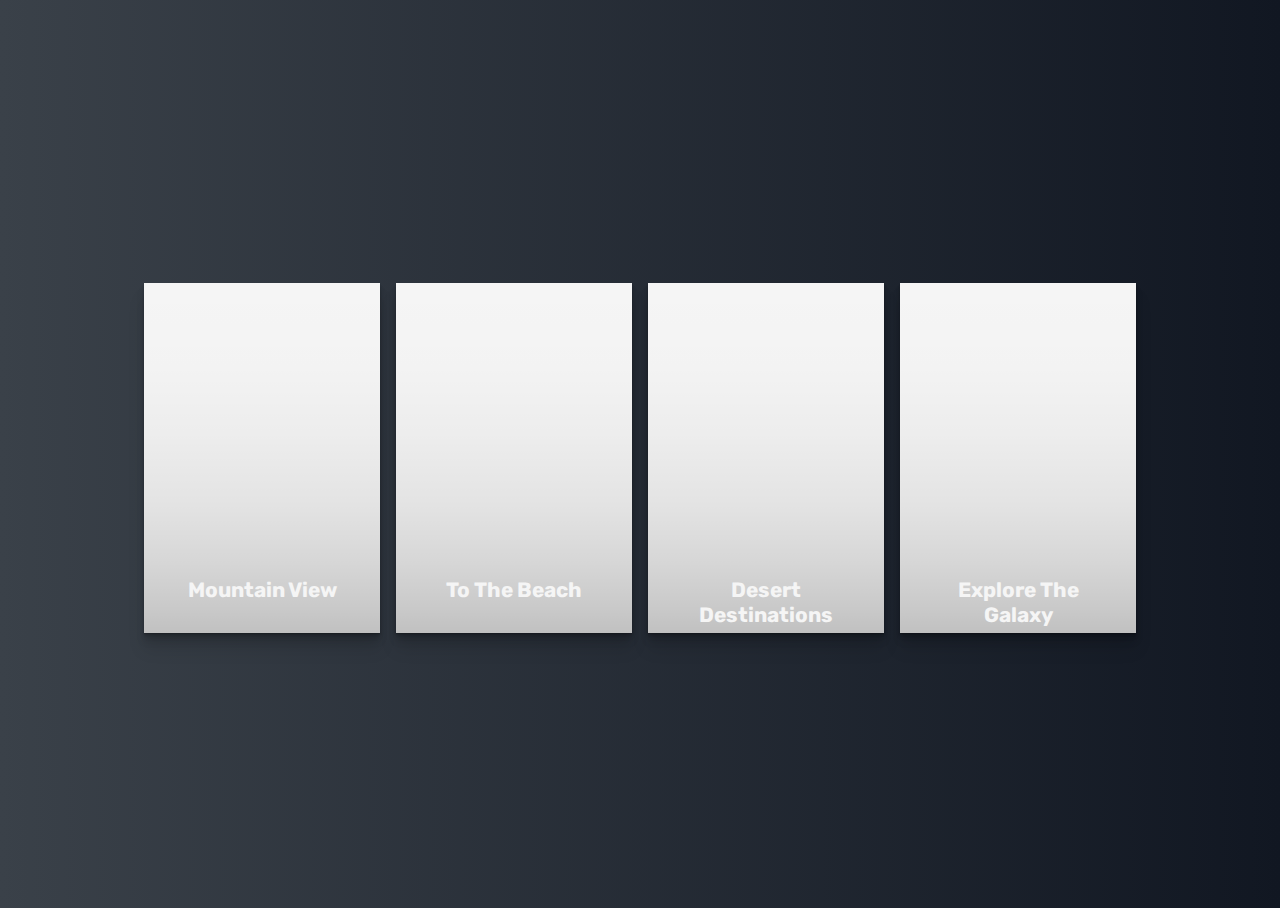
==== projects.writiger.cn/index.html @ 263d4e39 "projects" ====
<!DOCTYPE html>
<html lang="en">

<head>
    <meta charset="UTF-8">
    <meta http-equiv="X-UA-Compatible" content="IE=edge">
    <meta name="viewport" content="width=device-width, initial-scale=1.0">
    <title>Document</title>
    <link rel="stylesheet" href="index.css">
</head>

<body>

    <div class="page-content">
        <div class="card">
            <div class="content">
                <h2 class="title">Mountain View</h2>
                <p class="copy">Check out all of these gorgeous mountain trips with beautiful views of, you guessed it,
                    the mountains</p>
                <button class="btn">View Trips</button>
            </div>
        </div>
        <div class="card">
            <div class="content">
                <h2 class="title">To The Beach</h2>
                <p class="copy">Plan your next beach trip with these fabulous destinations</p>
                <button class="btn">View Trips</button>
            </div>
        </div>
        <div class="card">
            <div class="content">
                <h2 class="title">Desert Destinations</h2>
                <p class="copy">It's the desert you've always dreamed of</p>
                <button class="btn">Book Now</button>
            </div>
        </div>
        <div class="card">
            <div class="content">
                <h2 class="title">Explore The Galaxy</h2>
                <p class="copy">Seriously, straight up, just blast off into outer space today</p>
                <button class="btn">Book Now</button>
            </div>
        </div>
    </div>
</body>

</html>
---- projects.writiger.cn/index.css ----
@import url("https://fonts.googleapis.com/css?family=Cardo:400i|Rubik:400,700&display=swap");
:root {
  --d: 700ms;
  --e: cubic-bezier(0.19, 1, 0.22, 1);
  --font-sans: "Rubik", sans-serif;
  --font-serif: "Cardo", serif;
}

* {
  box-sizing: border-box;
}

html, body {
  height: 100%;
}

body {
  display: grid;
  place-items: center;
  background: linear-gradient(90deg,#3a4149, #111722);
}

.page-content {
  display: grid;
  grid-gap: 1rem;
  padding: 1rem;
  max-width: 1024px;
  margin: 0 auto;
  font-family: var(--font-sans);
}
@media (min-width: 600px) {
  .page-content {
    grid-template-columns: repeat(2, 1fr);
  }
}
@media (min-width: 800px) {
  .page-content {
    grid-template-columns: repeat(4, 1fr);
  }
}

.card {
  position: relative;
  display: flex;
  align-items: flex-end;
  overflow: hidden;
  padding: 1rem;
  width: 100%;
  text-align: center;
  color: whitesmoke;
  background-color: whitesmoke;
  box-shadow: 0 1px 1px rgba(0, 0, 0, 0.1), 0 2px 2px rgba(0, 0, 0, 0.1), 0 4px 4px rgba(0, 0, 0, 0.1), 0 8px 8px rgba(0, 0, 0, 0.1), 0 16px 16px rgba(0, 0, 0, 0.1);
}
@media (min-width: 600px) {
  .card {
    height: 350px;
  }
}
.card:before {
  content: "";
  position: absolute;
  top: 0;
  left: 0;
  width: 100%;
  height: 110%;
  background-size: cover;
  background-position: 0 0;
  transition: transform calc(var(--d) * 1.5) var(--e);
  pointer-events: none;
}
.card:after {
  content: "";
  display: block;
  position: absolute;
  top: 0;
  left: 0;
  width: 100%;
  height: 200%;
  pointer-events: none;
  background-image: linear-gradient(to bottom, rgba(0, 0, 0, 0) 0%, rgba(0, 0, 0, 0.009) 11.7%, rgba(0, 0, 0, 0.034) 22.1%, rgba(0, 0, 0, 0.072) 31.2%, rgba(0, 0, 0, 0.123) 39.4%, rgba(0, 0, 0, 0.182) 46.6%, rgba(0, 0, 0, 0.249) 53.1%, rgba(0, 0, 0, 0.32) 58.9%, rgba(0, 0, 0, 0.394) 64.3%, rgba(0, 0, 0, 0.468) 69.3%, rgba(0, 0, 0, 0.54) 74.1%, rgba(0, 0, 0, 0.607) 78.8%, rgba(0, 0, 0, 0.668) 83.6%, rgba(0, 0, 0, 0.721) 88.7%, rgba(0, 0, 0, 0.762) 94.1%, rgba(0, 0, 0, 0.79) 100%);
  transform: translateY(-50%);
  transition: transform calc(var(--d) * 2) var(--e);
}
.card:nth-child(1):before {
  background-image: url(https://images.unsplash.com/photo-1517021897933-0e0319cfbc28?ixlib=rb-1.2.1&q=80&fm=jpg&crop=entropy&cs=tinysrgb&w=400&fit=max&ixid=eyJhcHBfaWQiOjE0NTg5fQ);
}
.card:nth-child(2):before {
  background-image: url(https://images.unsplash.com/photo-1533903345306-15d1c30952de?ixlib=rb-1.2.1&q=80&fm=jpg&crop=entropy&cs=tinysrgb&w=400&fit=max&ixid=eyJhcHBfaWQiOjE0NTg5fQ);
}
.card:nth-child(3):before {
  background-image: url(https://images.unsplash.com/photo-1545243424-0ce743321e11?ixlib=rb-1.2.1&q=80&fm=jpg&crop=entropy&cs=tinysrgb&w=400&fit=max&ixid=eyJhcHBfaWQiOjE0NTg5fQ);
}
.card:nth-child(4):before {
  background-image: url(https://images.unsplash.com/photo-1531306728370-e2ebd9d7bb99?ixlib=rb-1.2.1&q=80&fm=jpg&crop=entropy&cs=tinysrgb&w=400&fit=max&ixid=eyJhcHBfaWQiOjE0NTg5fQ);
}

.content {
  position: relative;
  display: flex;
  flex-direction: column;
  align-items: center;
  width: 100%;
  padding: 1rem;
  transition: transform var(--d) var(--e);
  z-index: 1;
}
.content > * + * {
  margin-top: 1rem;
}

.title {
  font-size: 1.3rem;
  font-weight: bold;
  line-height: 1.2;
}

.copy {
  font-family: var(--font-serif);
  font-size: 1.125rem;
  font-style: italic;
  line-height: 1.35;
}

.btn {
  cursor: pointer;
  margin-top: 1.5rem;
  padding: 0.75rem 1.5rem;
  font-size: 0.65rem;
  font-weight: bold;
  letter-spacing: 0.025rem;
  text-transform: uppercase;
  color: white;
  background-color: black;
  border: none;
}
.btn:hover {
  background-color: #0d0d0d;
}
.btn:focus {
  outline: 1px dashed yellow;
  outline-offset: 3px;
}

@media (hover: hover) and (min-width: 600px) {
  .card:after {
    transform: translateY(0);
  }

  .content {
    transform: translateY(calc(100% - 4.5rem));
  }
  .content > *:not(.title) {
    opacity: 0;
    transform: translateY(1rem);
    transition: transform var(--d) var(--e), opacity var(--d) var(--e);
  }

  .card:hover,
.card:focus-within {
    align-items: center;
  }
  .card:hover:before,
.card:focus-within:before {
    transform: translateY(-4%);
  }
  .card:hover:after,
.card:focus-within:after {
    transform: translateY(-50%);
  }
  .card:hover .content,
.card:focus-within .content {
    transform: translateY(0);
  }
  .card:hover .content > *:not(.title),
.card:focus-within .content > *:not(.title) {
    opacity: 1;
    transform: translateY(0);
    transition-delay: calc(var(--d) / 8);
  }

  .card:focus-within:before, .card:focus-within:after,
.card:focus-within .content,
.card:focus-within .content > *:not(.title) {
    transition-duration: 0s;
  }
}
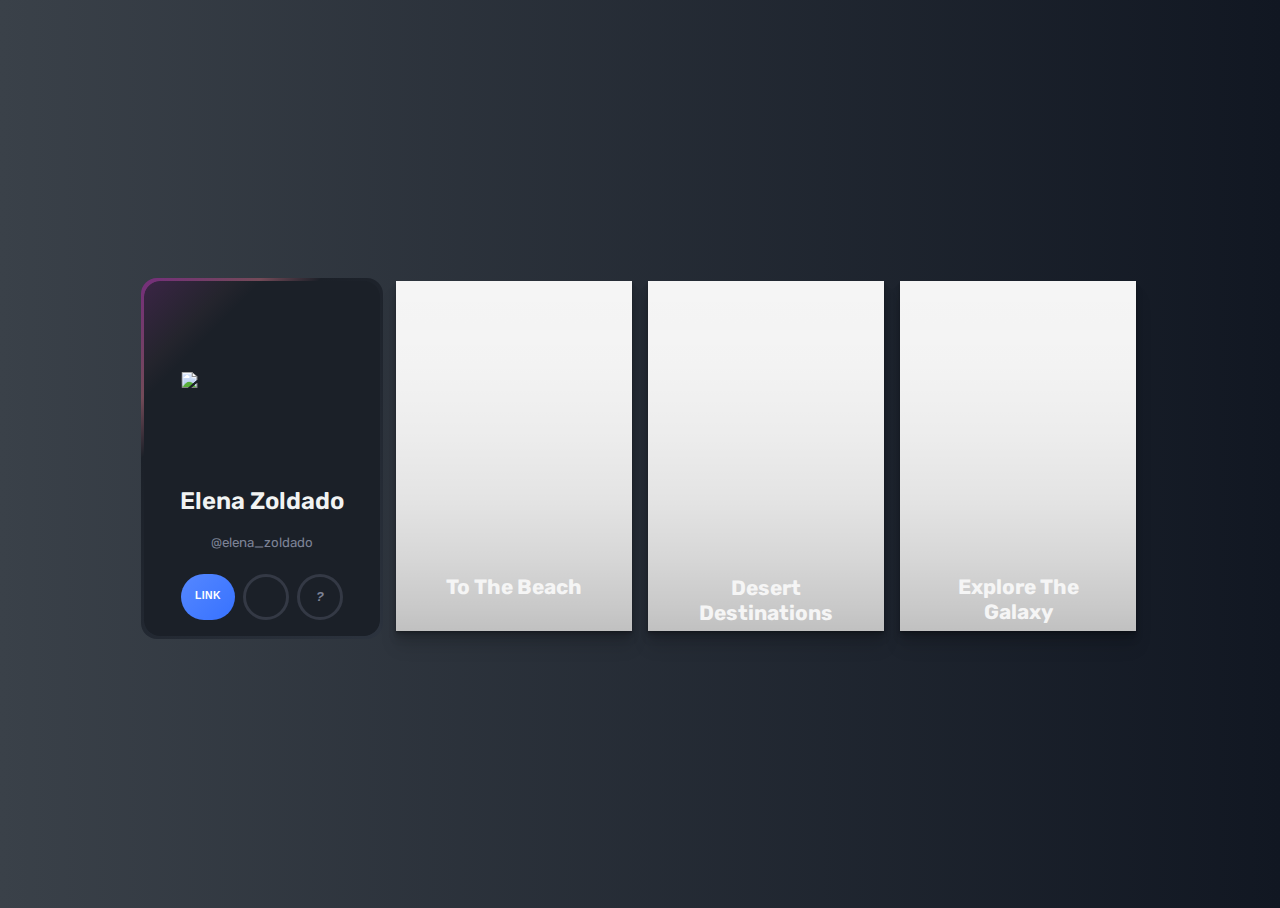
==== commit 7961cf51: "projects" ====
--- a/projects.writiger.cn/index.html
+++ b/projects.writiger.cn/index.html
@@ -7,17 +7,26 @@
     <meta name="viewport" content="width=device-width, initial-scale=1.0">
     <title>Document</title>
     <link rel="stylesheet" href="index.css">
+    <link rel="stylesheet" href="music.css">
 </head>
-
+ 
 <body>
 
     <div class="page-content">
-        <div class="card">
-            <div class="content">
-                <h2 class="title">Mountain View</h2>
-                <p class="copy">Check out all of these gorgeous mountain trips with beautiful views of, you guessed it,
-                    the mountains</p>
-                <button class="btn">View Trips</button>
+        <div class="music">
+            <div class="music-image rotating">
+                <img src="https://assets.codepen.io/285131/neongirl.jpg" />
+            </div>
+            <h2 class="music-username">Elena Zoldado</h2>
+            <small class="music-user-handle">@elena_zoldado</small>
+            <div class="music-actions">
+                <button class="btn btn--primary">Link</button>
+                <button class="btn btn--icon">
+                    <i class="ph-export"></i>
+                </button>
+                <button class="btn btn--icon">
+                    <i class="ph-dots-three-outline-fill">?</i>
+                </button>
             </div>
         </div>
         <div class="card">
--- a/projects.writiger.cn/index.css
+++ b/projects.writiger.cn/index.css
@@ -5,7 +5,7 @@
   --font-sans: "Rubik", sans-serif;
   --font-serif: "Cardo", serif;
 }
-
+ 
 * {
   box-sizing: border-box;
 }
@@ -51,9 +51,13 @@
   background-color: whitesmoke;
   box-shadow: 0 1px 1px rgba(0, 0, 0, 0.1), 0 2px 2px rgba(0, 0, 0, 0.1), 0 4px 4px rgba(0, 0, 0, 0.1), 0 8px 8px rgba(0, 0, 0, 0.1), 0 16px 16px rgba(0, 0, 0, 0.1);
 }
+
 @media (min-width: 600px) {
   .card {
     height: 350px;
+  }
+  .music{
+    height: 355px;
   }
 }
 .card:before {
@@ -68,6 +72,8 @@
   transition: transform calc(var(--d) * 1.5) var(--e);
   pointer-events: none;
 }
+
+
 .card:after {
   content: "";
   display: block;
--- a/projects.writiger.cn/music.css
+++ b/projects.writiger.cn/music.css
@@ -0,0 +1,133 @@
+.music {
+    position: relative;
+    display: flex;
+    align-items: center;
+    flex-direction: column;
+    padding: 1rem;
+    width: 100%;
+    background-color: #1b2028;
+    border-radius: 16px;
+    background-clip: padding-box;
+    text-align: center;
+    color: #f1f3f3;
+    background-image: linear-gradient(135deg, rgba(117, 46, 124, 0.35), rgba(115, 74, 88, 0.1) 15%, #1b2028 20%, #1b2028 100%);
+}
+
+.music:after {
+    content: "";
+    display: block;
+    top: -3px;
+    left: -3px;
+    bottom: -3px;
+    right: -3px;
+    z-index: -1;
+    position: absolute;
+    border-radius: 16px;
+    background-image: linear-gradient(135deg, #752e7c, #734a58 20%, #1b2028 30%, #2c333e 100%);
+}
+
+.music-image {
+    border-radius: 50%;
+    overflow: hidden;
+    width: 79%;
+    height: 100%;
+    position: relative;
+}
+
+.music-image img {
+    position: absolute;
+    top: 50%;
+    left: 50%;
+    transform: translate(-50%, -50%);
+    width: 100%;
+}
+
+@-webkit-keyframes rotation{
+
+    from {-webkit-transform: rotate(0deg);}
+
+    to {-webkit-transform: rotate(360deg);}
+
+}
+
+.rotating{
+
+    -webkit-transform: rotate(360deg);
+
+    animation: rotation 20s linear infinite;
+
+    -moz-animation: rotation 20s linear infinite;
+
+    -webkit-animation: rotation 20s linear infinite;
+
+    -o-animation: rotation 20s linear infinite;
+
+}
+
+.music-username {
+    font-size: 1.5rem;
+    font-weight: 600;
+    margin-top: 1.5rem;
+}
+
+.music-user-handle {
+    color: #7d8396;
+}
+
+.music-actions {
+    margin-top: 1.5rem;
+    display: flex;
+    align-items: center;
+    justify-content: center;
+}
+
+.music-actions>* {
+    margin: 0 0.25rem;
+}
+
+.btn {
+    border: 0;
+    background-color: transparent;
+    padding: 0;
+    height: 46px;
+    display: flex;
+    align-items: center;
+    justify-content: center;
+    cursor: pointer;
+    line-height: 1;
+    transition: 0.15s ease;
+}
+
+.btn--primary {
+    border-radius: 99em;
+    background-color: #3772ff;
+    background-image: linear-gradient(135deg, #5587ff, #3772ff);
+    color: #fff;
+    padding: 0 1.375em;
+}
+
+.btn--primary:hover,
+.btn--primary:focus {
+    background-size: 150%;
+}
+
+.btn--icon {
+    height: 46px;
+    width: 46px;
+    border-radius: 50%;
+    border: 3px solid #343945;
+    color: #7d8396;
+}
+
+.btn--icon i {
+    font-size: 1.25em;
+}
+
+.btn--icon:hover,
+.btn--icon:focus {
+    border-color: #7d8396;
+}
+
+.profile-links {
+    margin-top: 3.5rem;
+}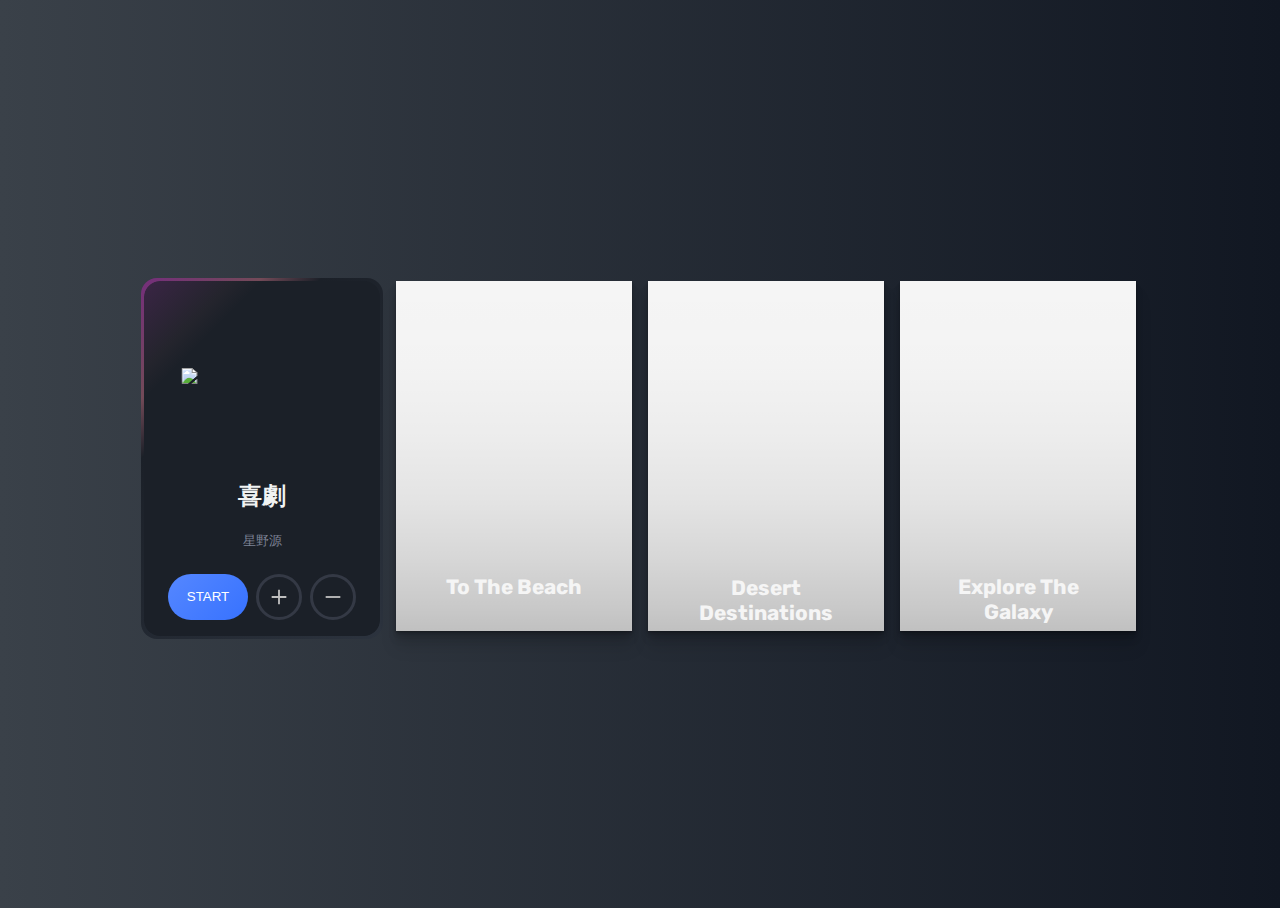
==== commit 3126f5d1: "project" ====
--- a/projects.writiger.cn/index.html
+++ b/projects.writiger.cn/index.html
@@ -5,27 +5,31 @@
     <meta charset="UTF-8">
     <meta http-equiv="X-UA-Compatible" content="IE=edge">
     <meta name="viewport" content="width=device-width, initial-scale=1.0">
-    <title>Document</title>
+    <title>Writiger's Projects</title>
     <link rel="stylesheet" href="index.css">
     <link rel="stylesheet" href="music.css">
+    <link rel="shortcut icon" href="https://cos.writiger.cn/personal_Info/heads/Head16x.ico">
+    <script src="jquery-3.6.0.js"></script>
 </head>
  
 <body>
 
     <div class="page-content">
-        <div class="music">
-            <div class="music-image rotating">
-                <img src="https://assets.codepen.io/285131/neongirl.jpg" />
+        <div class="musicCard">
+            <audio id="music" src="src/喜劇.mp3"></audio>
+
+            <div class="musicCard-image pause" id="audioImg">
+                <img src="https://p2.music.126.net/_sGZwt82duHeC0et8lsF0w==/109951167257363569.jpg?param=130y130" />
             </div>
-            <h2 class="music-username">Elena Zoldado</h2>
-            <small class="music-user-handle">@elena_zoldado</small>
-            <div class="music-actions">
-                <button class="btn btn--primary">Link</button>
-                <button class="btn btn--icon">
-                    <i class="ph-export"></i>
+            <h2 class="musicCard-username">喜劇</h2>
+            <small class="musicCard-user-handle">星野源</small>
+            <div class="musicCard-actions">
+                <button class="btnM btn--primary" id="start">START</button>
+                <button class="btnM btn--icon" onclick="voiceUp()">
+                    <img src="src/up.svg" alt="">
                 </button>
-                <button class="btn btn--icon">
-                    <i class="ph-dots-three-outline-fill">?</i>
+                <button class="btnM btn--icon" onclick="voiceDown()">
+                    <img src="src/down.svg" alt="">
                 </button>
             </div>
         </div>
@@ -52,5 +56,5 @@
         </div>
     </div>
 </body>
-
+<script src="index.js"></script>
 </html>--- a/projects.writiger.cn/index.css
+++ b/projects.writiger.cn/index.css
@@ -56,7 +56,7 @@
   .card {
     height: 350px;
   }
-  .music{
+  .musicCard{
     height: 355px;
   }
 }
@@ -139,9 +139,11 @@
   background-color: black;
   border: none;
 }
+
 .btn:hover {
   background-color: #0d0d0d;
 }
+
 .btn:focus {
   outline: 1px dashed yellow;
   outline-offset: 3px;
--- a/projects.writiger.cn/music.css
+++ b/projects.writiger.cn/music.css
@@ -1,4 +1,4 @@
-.music {
+.musicCard {
     position: relative;
     display: flex;
     align-items: center;
@@ -13,7 +13,7 @@
     background-image: linear-gradient(135deg, rgba(117, 46, 124, 0.35), rgba(115, 74, 88, 0.1) 15%, #1b2028 20%, #1b2028 100%);
 }
 
-.music:after {
+.musicCard:after {
     content: "";
     display: block;
     top: -3px;
@@ -26,7 +26,7 @@
     background-image: linear-gradient(135deg, #752e7c, #734a58 20%, #1b2028 30%, #2c333e 100%);
 }
 
-.music-image {
+.musicCard-image {
     border-radius: 50%;
     overflow: hidden;
     width: 79%;
@@ -34,7 +34,7 @@
     position: relative;
 }
 
-.music-image img {
+.musicCard-image img {
     position: absolute;
     top: 50%;
     left: 50%;
@@ -63,29 +63,44 @@
     -o-animation: rotation 20s linear infinite;
 
 }
+.pause{
 
-.music-username {
+    -webkit-transform: rotate(360deg);
+
+    animation: rotation 20s linear infinite;
+
+    -moz-animation: rotation 20s linear infinite;
+
+    -webkit-animation: rotation 20s linear infinite;
+
+    -o-animation: rotation 20s linear infinite;
+
+    animation-play-state: paused;
+
+}
+
+.musicCard-username {
     font-size: 1.5rem;
     font-weight: 600;
     margin-top: 1.5rem;
 }
 
-.music-user-handle {
+.musicCard-user-handle {
     color: #7d8396;
 }
 
-.music-actions {
+.musicCard-actions {
     margin-top: 1.5rem;
     display: flex;
     align-items: center;
     justify-content: center;
 }
 
-.music-actions>* {
+.musicCard-actions>* {
     margin: 0 0.25rem;
 }
 
-.btn {
+.btnM {
     border: 0;
     background-color: transparent;
     padding: 0;
@@ -119,8 +134,10 @@
     color: #7d8396;
 }
 
-.btn--icon i {
+
+.btn--icon img {
     font-size: 1.25em;
+    height: 55%;
 }
 
 .btn--icon:hover,
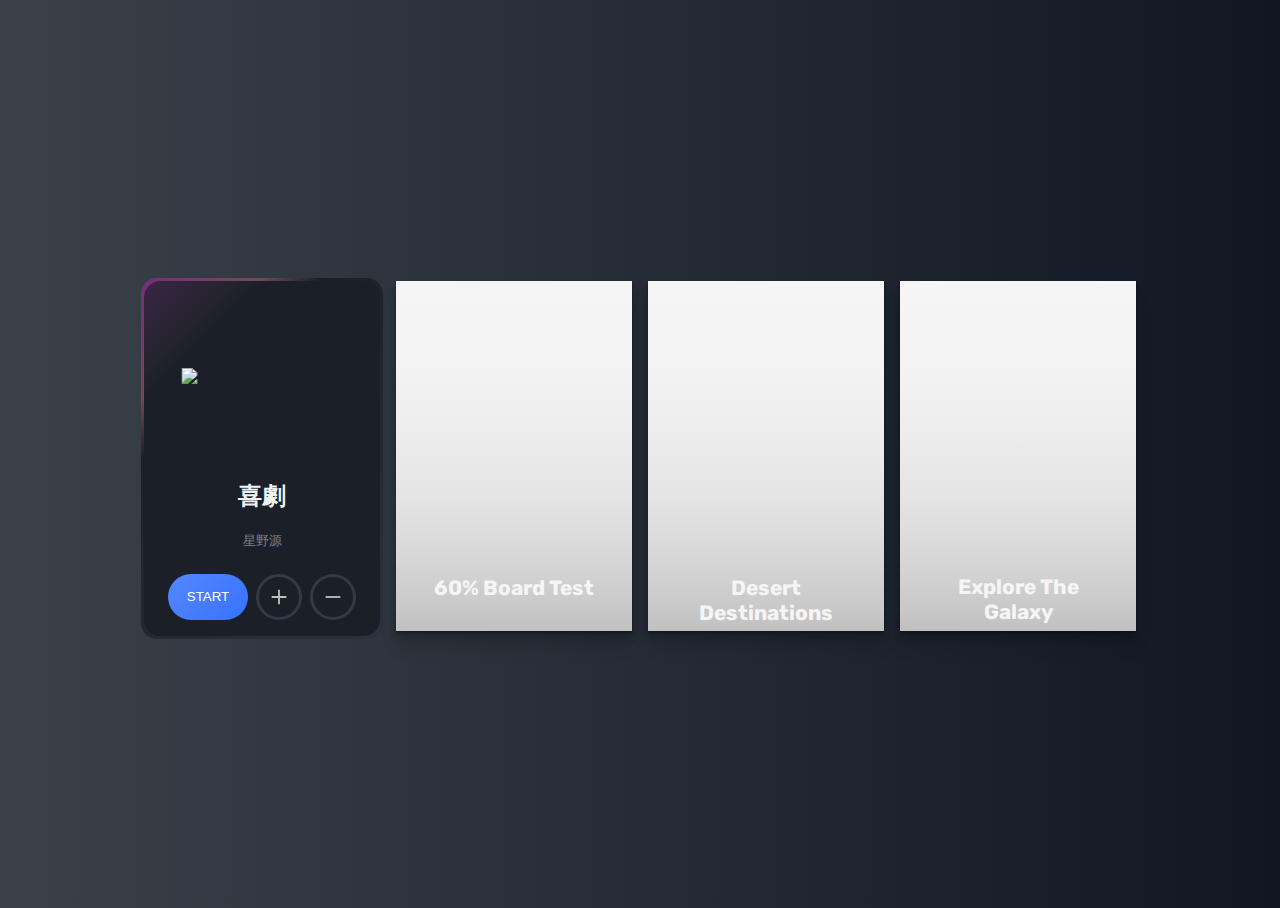
==== commit a73bd2c5: "project" ====
--- a/projects.writiger.cn/index.html
+++ b/projects.writiger.cn/index.html
@@ -10,11 +10,12 @@
     <link rel="stylesheet" href="music.css">
     <link rel="shortcut icon" href="https://cos.writiger.cn/personal_Info/heads/Head16x.ico">
     <script src="jquery-3.6.0.js"></script>
-</head>
+</head> 
  
 <body>
 
     <div class="page-content">
+        <div class="musicContainer">
         <div class="musicCard">
             <audio id="music" src="src/喜劇.mp3"></audio>
 
@@ -32,12 +33,12 @@
                     <img src="src/down.svg" alt="">
                 </button>
             </div>
-        </div>
+        </div></div>
         <div class="card">
             <div class="content">
-                <h2 class="title">To The Beach</h2>
-                <p class="copy">Plan your next beach trip with these fabulous destinations</p>
-                <button class="btn">View Trips</button>
+                <h2 class="title">60% Board Test</h2>
+                <p class="copy">A Project from CodePen named "Minimal keyboard" by <a href="https://codepen.io/Alca/pens/popular" style="text-decoration:none;">Dibyajyoti Mishra</a> </p>
+                <button class="btn" onclick="goP('keyboard')">Go Test</button>
             </div>
         </div>
         <div class="card">
--- a/projects.writiger.cn/index.css
+++ b/projects.writiger.cn/index.css
@@ -40,6 +40,7 @@
 }
 
 .card {
+  animation:fadenum 4s 1;
   position: relative;
   display: flex;
   align-items: flex-end;
@@ -50,6 +51,14 @@
   color: whitesmoke;
   background-color: whitesmoke;
   box-shadow: 0 1px 1px rgba(0, 0, 0, 0.1), 0 2px 2px rgba(0, 0, 0, 0.1), 0 4px 4px rgba(0, 0, 0, 0.1), 0 8px 8px rgba(0, 0, 0, 0.1), 0 16px 16px rgba(0, 0, 0, 0.1);
+}
+
+@keyframes fadenum{
+
+  0%{opacity: 0;}
+
+  100%{opacity: 1;}
+
 }
 
 @media (min-width: 600px) {
@@ -87,11 +96,8 @@
   transform: translateY(-50%);
   transition: transform calc(var(--d) * 2) var(--e);
 }
-.card:nth-child(1):before {
-  background-image: url(https://images.unsplash.com/photo-1517021897933-0e0319cfbc28?ixlib=rb-1.2.1&q=80&fm=jpg&crop=entropy&cs=tinysrgb&w=400&fit=max&ixid=eyJhcHBfaWQiOjE0NTg5fQ);
-}
 .card:nth-child(2):before {
-  background-image: url(https://images.unsplash.com/photo-1533903345306-15d1c30952de?ixlib=rb-1.2.1&q=80&fm=jpg&crop=entropy&cs=tinysrgb&w=400&fit=max&ixid=eyJhcHBfaWQiOjE0NTg5fQ);
+  background-image: url(https://cos.writiger.cn/web/projects/keybord_test.jpg);
 }
 .card:nth-child(3):before {
   background-image: url(https://images.unsplash.com/photo-1545243424-0ce743321e11?ixlib=rb-1.2.1&q=80&fm=jpg&crop=entropy&cs=tinysrgb&w=400&fit=max&ixid=eyJhcHBfaWQiOjE0NTg5fQ);
--- a/projects.writiger.cn/music.css
+++ b/projects.writiger.cn/music.css
@@ -1,6 +1,6 @@
 .musicCard {
     position: relative;
-    display: flex;
+    display: flex;                                                      
     align-items: center;
     flex-direction: column;
     padding: 1rem;
@@ -12,6 +12,11 @@
     color: #f1f3f3;
     background-image: linear-gradient(135deg, rgba(117, 46, 124, 0.35), rgba(115, 74, 88, 0.1) 15%, #1b2028 20%, #1b2028 100%);
 }
+
+.musicContainer {
+    animation:fadenum 4s 1;
+}
+
 
 .musicCard:after {
     content: "";
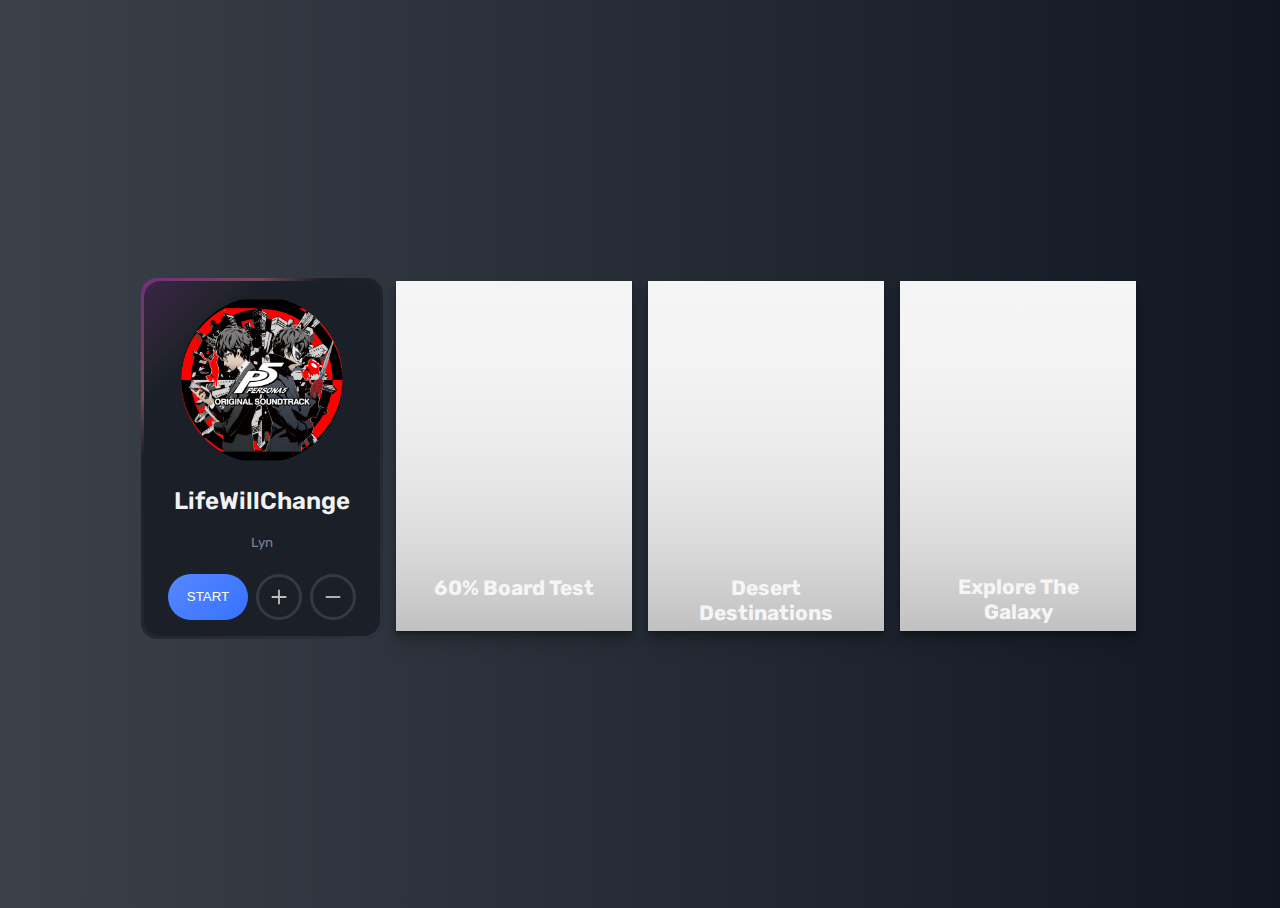
==== commit b9fbc702: "更换歌曲" ====
--- a/projects.writiger.cn/index.html
+++ b/projects.writiger.cn/index.html
@@ -10,34 +10,37 @@
     <link rel="stylesheet" href="music.css">
     <link rel="shortcut icon" href="https://cos.writiger.cn/personal_Info/heads/Head16x.ico">
     <script src="jquery-3.6.0.js"></script>
-</head> 
- 
+</head>
+
 <body>
 
     <div class="page-content">
         <div class="musicContainer">
-        <div class="musicCard">
-            <audio id="music" src="src/喜劇.mp3"></audio>
+            <div class="musicCard">
+                <audio id="music" src="src/LifeWillChange.mp3"></audio>
 
-            <div class="musicCard-image pause" id="audioImg">
-                <img src="https://p2.music.126.net/_sGZwt82duHeC0et8lsF0w==/109951167257363569.jpg?param=130y130" />
+                <div class="musicCard-image pause" id="audioImg">
+                    <img src="src/LifeWillChange.jpg" />
+                </div>
+                <h2 class="musicCard-username">LifeWillChange</h2>
+                <small class="musicCard-user-handle">Lyn</small>
+                <div class="musicCard-actions">
+                    <button class="btnM btn--primary" id="start">START</button>
+                    <button class="btnM btn--icon" onclick="voiceUp()">
+                        <img src="src/up.svg" alt="">
+                    </button>
+                    <button class="btnM btn--icon" onclick="voiceDown()">
+                        <img src="src/down.svg" alt="">
+                    </button>
+                </div>
             </div>
-            <h2 class="musicCard-username">喜劇</h2>
-            <small class="musicCard-user-handle">星野源</small>
-            <div class="musicCard-actions">
-                <button class="btnM btn--primary" id="start">START</button>
-                <button class="btnM btn--icon" onclick="voiceUp()">
-                    <img src="src/up.svg" alt="">
-                </button>
-                <button class="btnM btn--icon" onclick="voiceDown()">
-                    <img src="src/down.svg" alt="">
-                </button>
-            </div>
-        </div></div>
+        </div>
         <div class="card">
             <div class="content">
                 <h2 class="title">60% Board Test</h2>
-                <p class="copy">A Project from CodePen named "Minimal keyboard" by <a href="https://codepen.io/Alca/pens/popular" style="text-decoration:none;">Dibyajyoti Mishra</a> </p>
+                <p class="copy">A Project from CodePen named "Minimal keyboard" by <a
+                        href="https://codepen.io/Alca/pens/popular" style="text-decoration:none;">Dibyajyoti Mishra</a>
+                </p>
                 <button class="btn" onclick="goP('keyboard')">Go Test</button>
             </div>
         </div>
@@ -58,4 +61,5 @@
     </div>
 </body>
 <script src="index.js"></script>
+
 </html>